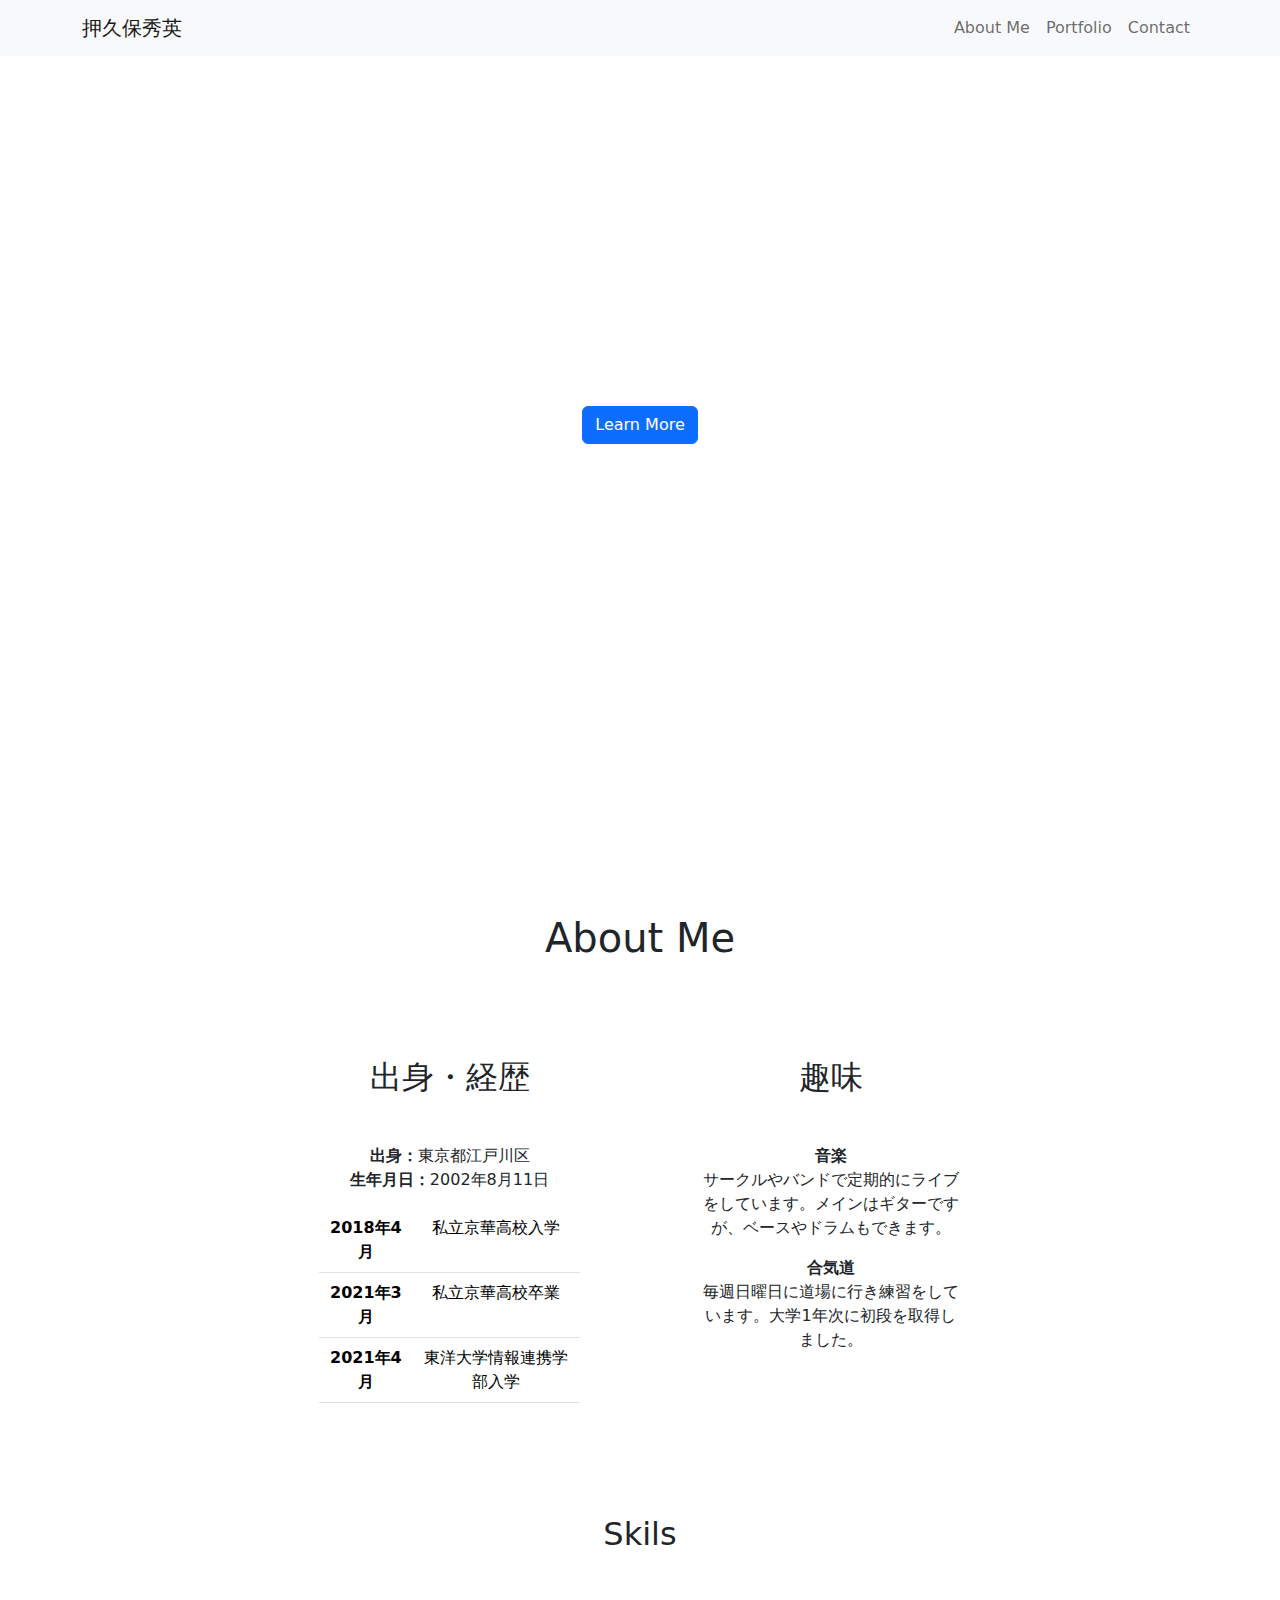
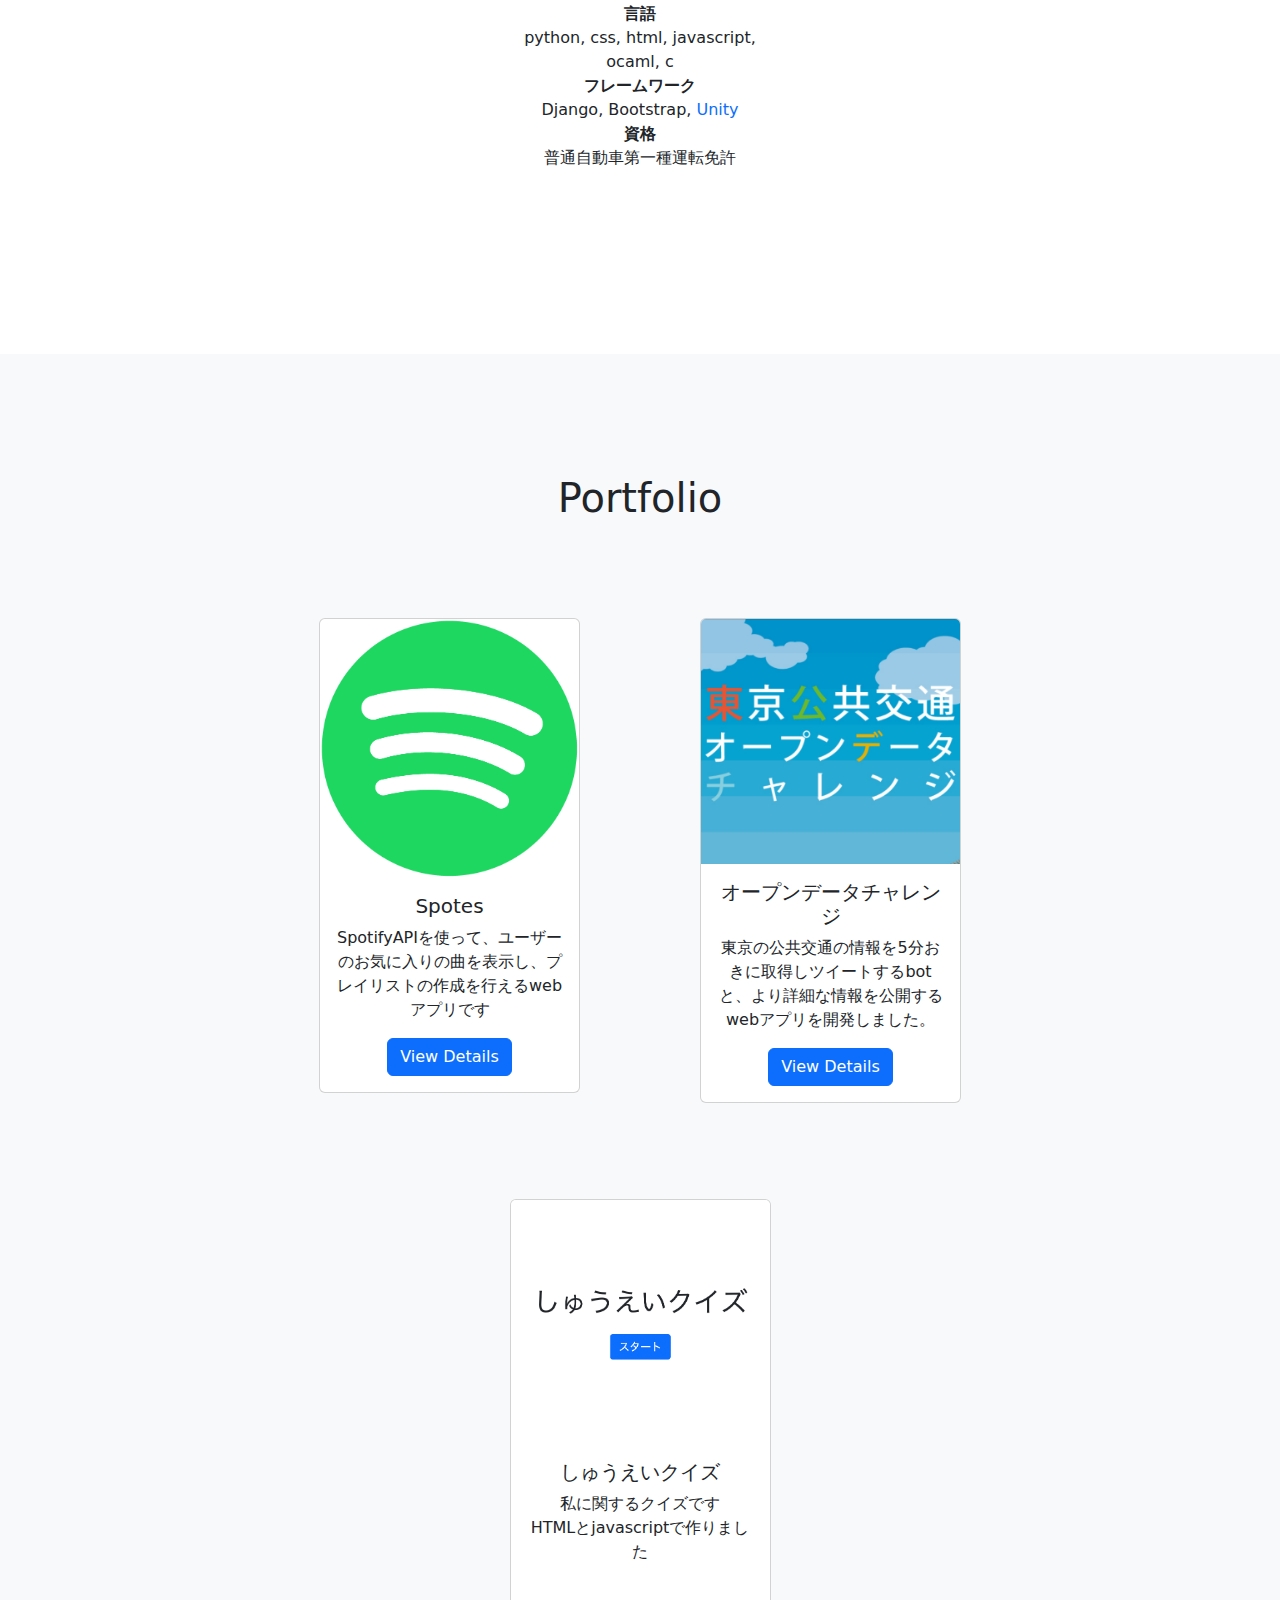
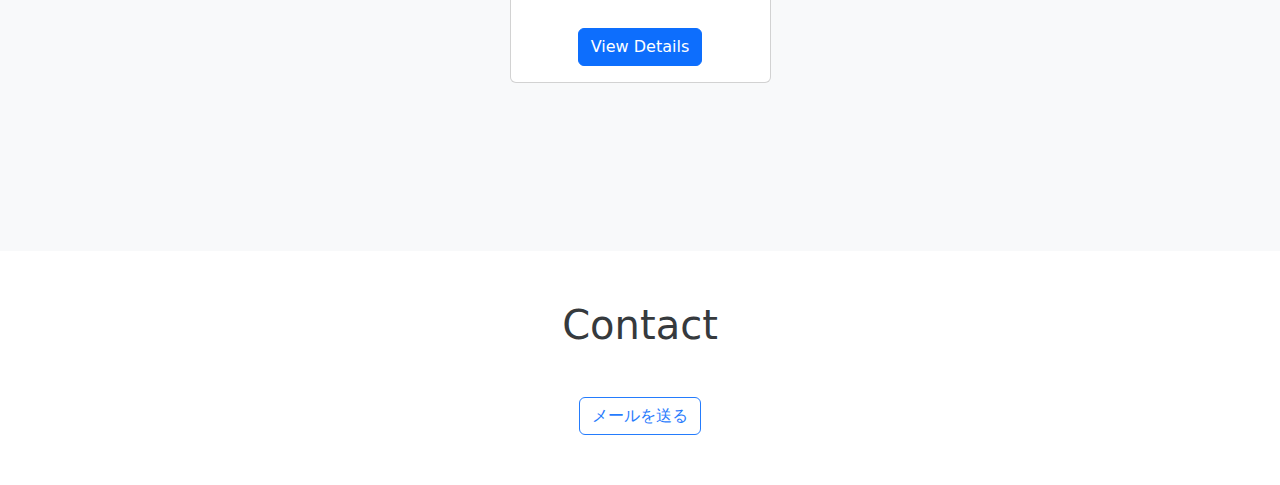
==== index.html @ 104571a9 "あああ" ====
<!DOCTYPE html>
<html lang="ja">

<head>
    <meta charset="UTF-8">
    <meta name="viewport" content="width=device-width, initial-scale=1.0">
    <link rel="stylesheet" href="https://cdn.jsdelivr.net/npm/bootstrap@5.0.2/dist/css/bootstrap.min.css">
    <title>押久保秀英</title>
    <style>
        /* 追加のスタイル */
        body {
            background-image: url('img/head.png');
            background-size: cover;
            background-position: center;
            background-attachment: fixed;
            height: 100vh;
        }

        @media (max-width: 767px) {
            body {
                background-color: rgba(0, 0, 0, 0.7);
                background-image: none;
            }
        }

        .navbar {
            opacity: 0.9;
        }

        .hero-section {
            padding: 350px 0;
            text-align: center;
            color: #fff;
        }

        .features-section {
            background-color: #ffffff;
            padding: 120px 0;
            text-align: center;
        }

        .works-section {
            background-color: #f8f9fa;
            padding: 120px 0;
            text-align: center;
        }

        .contact-section {
            background-color: #ffffff;
            padding: 50px 0;
            text-align: center;
            opacity: 0.9;
        }
    </style>
</head>

<body>
    <!-- ナビゲーションバー -->
    <nav class="navbar navbar-expand-lg navbar-light bg-light fixed-top">
        <div class="container">
            <a class="navbar-brand" href="index.html">押久保秀英</a>
            <button class="navbar-toggler" type="button" data-bs-toggle="collapse" data-bs-target="#navbarNav"
                aria-controls="navbarNav" aria-expanded="false" aria-label="Toggle navigation">
                <span class="navbar-toggler-icon"></span>
            </button>
            <div class="collapse navbar-collapse" id="navbarNav">
                <ul class="navbar-nav ms-auto">
                    <li class="nav-item">
                        <a class="nav-link" href="#features-section">About Me</a>
                    </li>
                    <li class="nav-item">
                        <a class="nav-link" href="#works-section">Portfolio</a>
                    </li>
                    <li class="nav-item">
                        <a class="nav-link" href="#contact-section">Contact</a>
                    </li>
                </ul>
            </div>
        </div>
    </nav>

    <!-- ヒーローセクション -->
    <header class="hero-section">
        <div class="container">
            <h1>Welcome to My Portfolio!!</h1>
            <a href="#features-section" class="btn btn-primary">Learn More</a>
        </div>
    </header>

    <!-- 特徴セクション -->
    <section class="features-section" id="features-section">
        <h1 class="text-center mb-5">About Me</h1>
        <div class="container">
            <div class="row justify-content-center">
                <div class="col-lg-3 m-5">
                    <i class="bi bi-laptop"></i>
                    <h2 class="mb-5">出身・経歴</h2>
                    <ul class="list-unstyled">
                        <li><strong>出身：</strong>東京都江戸川区</li>
                        <li><strong>生年月日：</strong>2002年8月11日</li>
                    </ul>
                    <table class="table">
                        <tbody>
                            <tr>
                                <td><strong>2018年4月</strong></td>
                                <td>私立京華高校入学</td>
                            </tr>
                            <tr>
                                <td><strong>2021年3月</strong></td>
                                <td>私立京華高校卒業</td>
                            </tr>
                            <tr>
                                <td><strong>2021年4月</strong></td>
                                <td>東洋大学情報連携学部入学</td>
                            </tr>
                        </tbody>
                    </table>
                </div>

                <div class="col-lg-3 m-5">
                    <i class="bi bi-palette"></i>
                    <h2 class="mb-5">趣味</h2>
                    <ul class="list-unstyled">
                        <li><strong>音楽</strong></li>
                        <p class="hobby-description">サークルやバンドで定期的にライブをしています。メインはギターですが、ベースやドラムもできます。</p>
                        <li><strong>合気道</strong></li>
                        <p class="hobby-description">毎週日曜日に道場に行き練習をしています。大学1年次に初段を取得しました。</p>
                    </ul>
                </div>


                <div class="col-lg-3 m-5">
                    <i class="bi bi-speedometer2"></i>
                    <h2 class="mb-5">Skils</h2>
                    <ul class="list-unstyled">
                        <li>
                            <strong>言語</strong>
                        </li>
                        <li>python, css, html, javascript, ocaml, c</li>
                        <li>
                            <strong>フレームワーク</strong>
                        </li>
                        <li>Django, Bootstrap,
                            <a href="https://unityroom.com/games/shu_way" style="text-decoration: none;" target="_blank">

                        Unity</a></li>
                        <li>
                            <strong>資格</strong>
                        </li>
                        <li>普通自動車第一種運転免許</li>
                    </ul>
                </div>

            </div>
        </div>
    </section>

    <!-- 作品セクション -->
    <section class="works-section" id="works-section">
        <div class="container">
            <h1 class="text-center mb-5">Portfolio</h1>
            <div class="row justify-content-center">
                <div class="col-md-5 col-lg-3 text-center m-5">
                    <div class="card">
                        <img src="img/spotify.png" class="card-img-top" alt="Work 1">
                        <div class="card-body">
                            <h5 class="card-title">Spotes</h5>
                            <p class="card-text">SpotifyAPIを使って、ユーザーのお気に入りの曲を表示し、プレイリストの作成を行えるwebアプリです</p>
                            <a href="spotes.html" class="btn btn-primary">View Details</a>
                        </div>
                    </div>
                </div>
                <div class="col-md-5 col-lg-3 text-center m-5">
                    <div class="card">
                        <img src="img/opd.png" class="card-img-top" alt="Work 2">
                        <div class="card-body">
                            <h5 class="card-title">オープンデータチャレンジ</h5>
                            <p class="card-text">東京の公共交通の情報を5分おきに取得しツイートするbotと、より詳細な情報を公開するwebアプリを開発しました。</p>
                            <a href="https://tokyochallenge.odpt.org/2021/award/06.html#iniad3" target="_blank"
                                class="btn btn-primary">View Details</a>
                        </div>
                    </div>
                </div>
                <div class="col-md-5 col-lg-3 text-center m-5">
                    <div class="card">
                        <img src="img/shuei.png" class="card-img-top" alt="Work 3">
                        <div class="card-body">
                            <h5 class="card-title">しゅうえいクイズ</h5>
                            <p class="card-text">私に関するクイズです<br>HTMLとjavascriptで作りました<br><br><br></p>
                            <a href="https://s1f10210273.github.io/shuei_test/" target="_blank"
                                class="btn btn-primary">View Details</a>
                        </div>
                    </div>
                </div>
            </div>
        </div>
    </section>


    <section class="contact-section" id="contact-section">
        <div class="container">
            <h1 class="mb-5">Contact</h1>
            <a href="mailto:oshikuboshuei@icloud.com" class="btn btn-outline-primary">メールを送る</a>
        </div>
    </section>
    <script src="https://cdn.jsdelivr.net/npm/bootstrap@5.0.2/dist/js/bootstrap.bundle.min.js"></script>
</body>

</html>
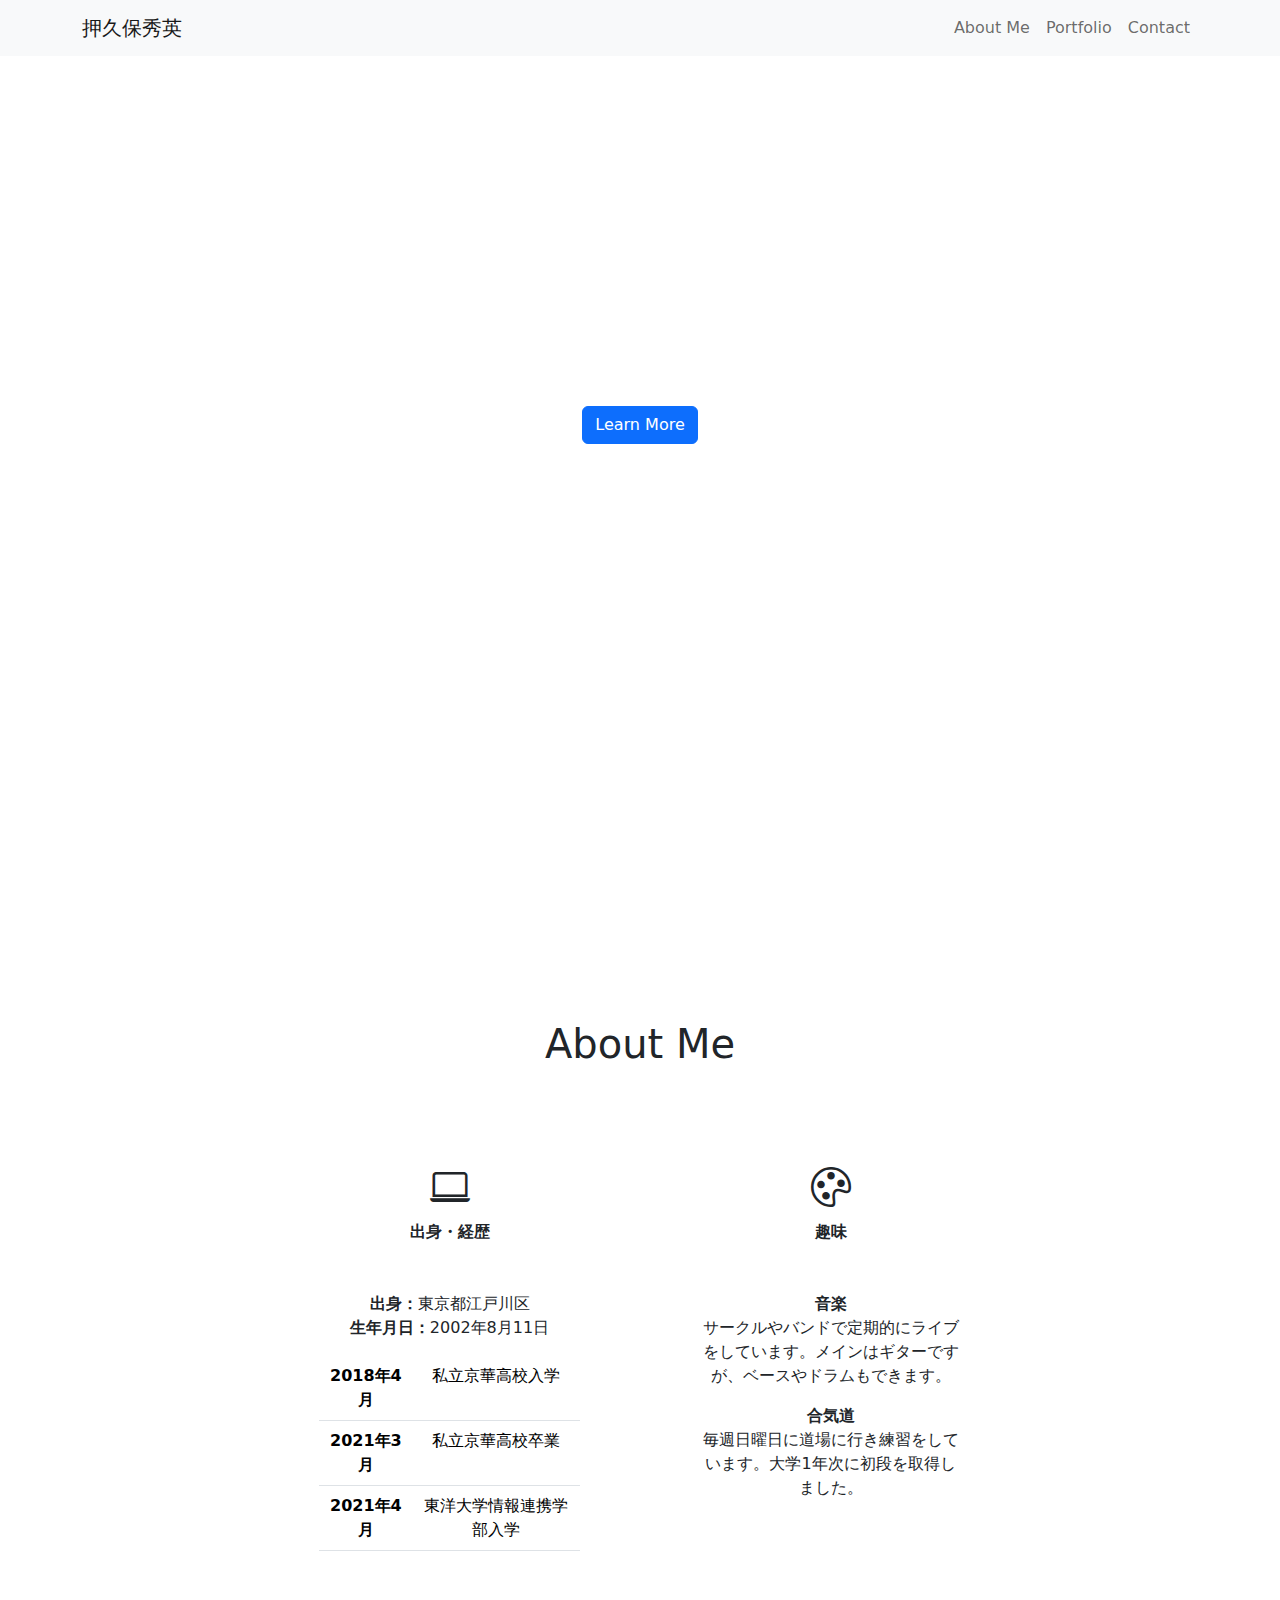
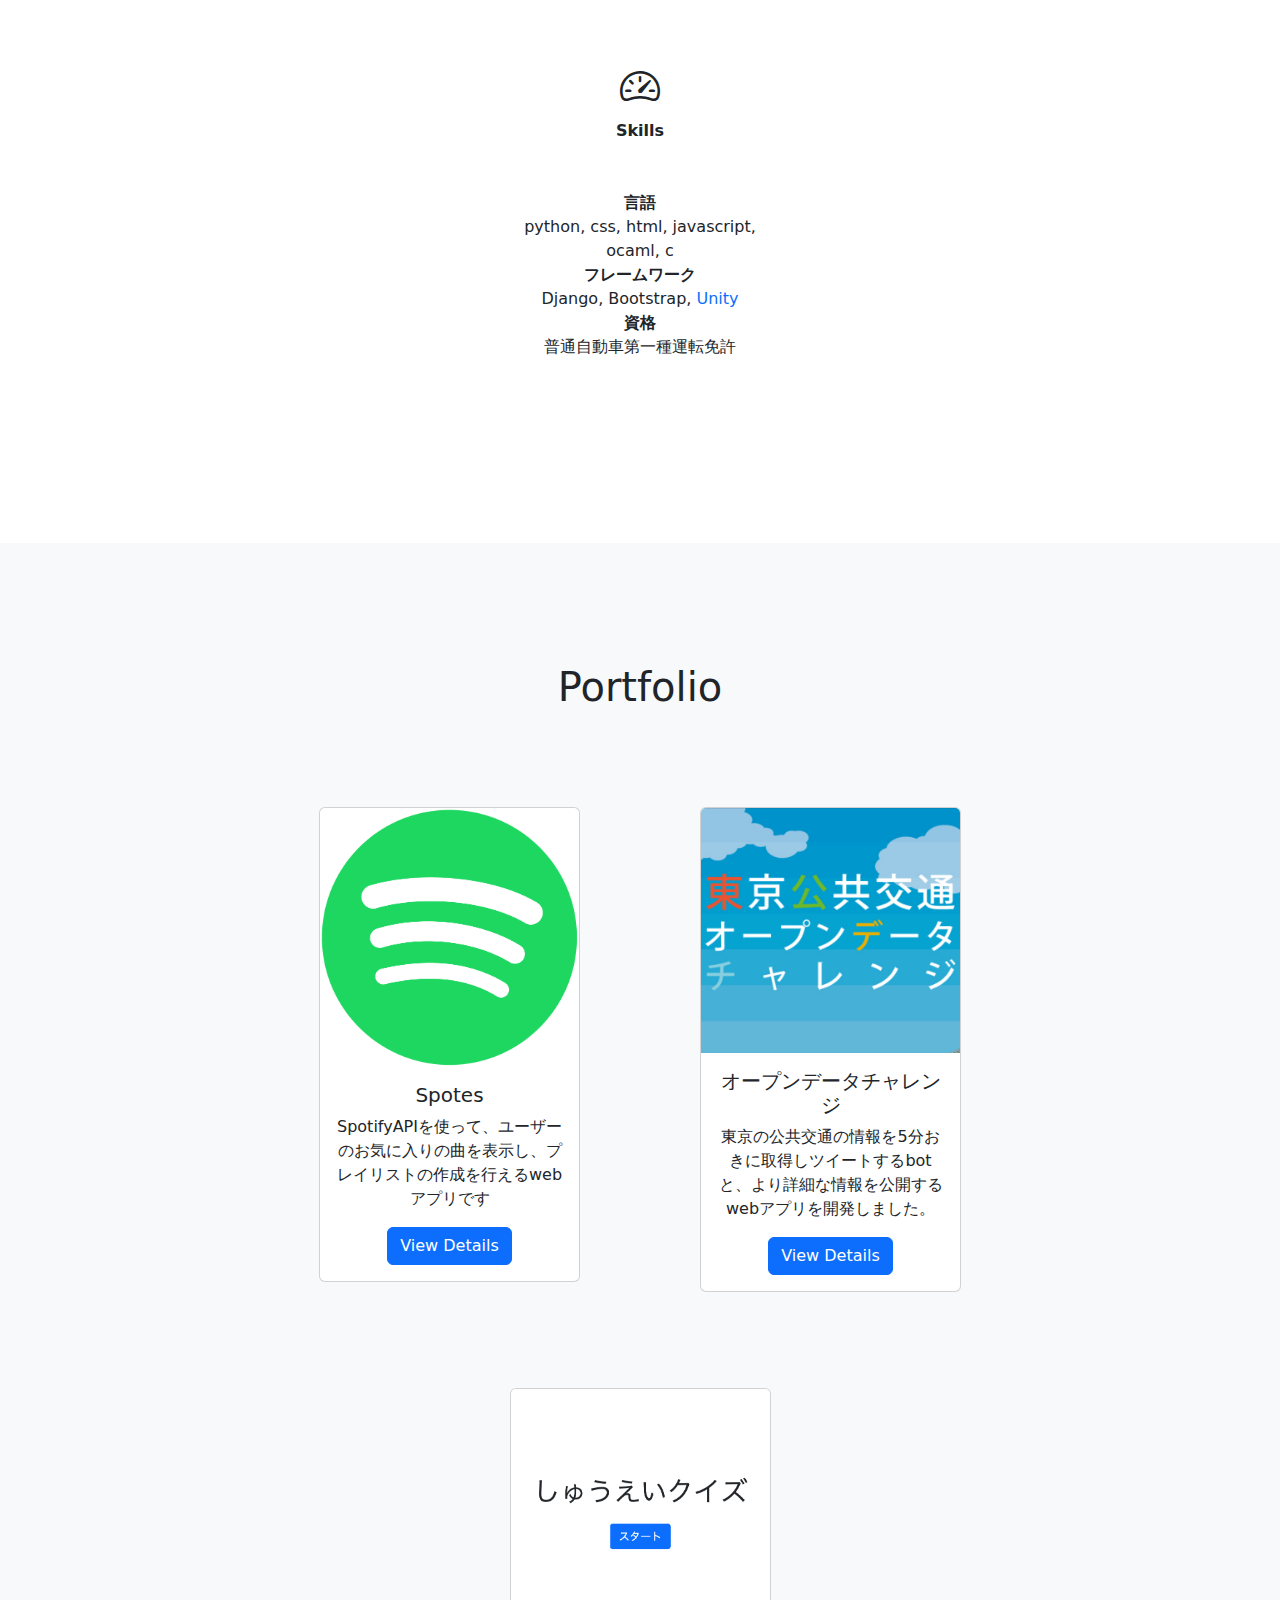
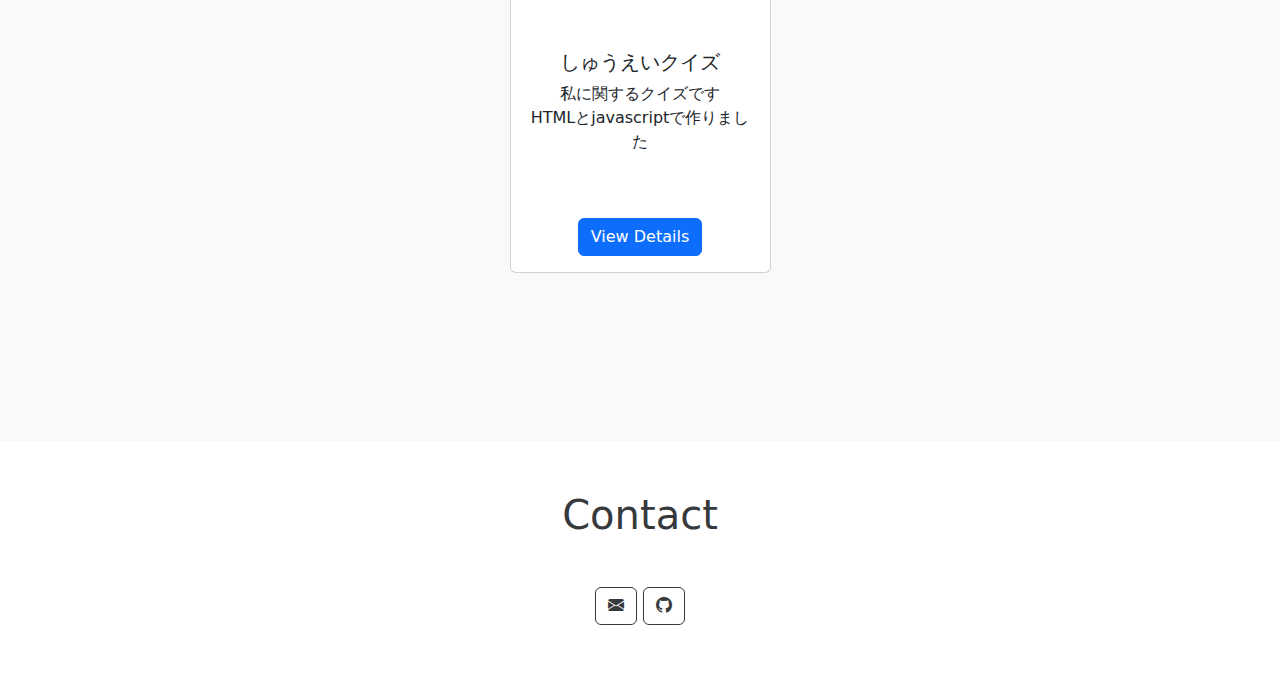
==== commit bb3e18ee: "修正" ====
--- a/index.html
+++ b/index.html
@@ -4,6 +4,7 @@
 <head>
     <meta charset="UTF-8">
     <meta name="viewport" content="width=device-width, initial-scale=1.0">
+    <link rel="stylesheet" href="https://cdn.jsdelivr.net/npm/bootstrap-icons@1.11.1/font/bootstrap-icons.css">
     <link rel="stylesheet" href="https://cdn.jsdelivr.net/npm/bootstrap@5.0.2/dist/css/bootstrap.min.css">
     <title>押久保秀英</title>
     <style>
@@ -28,6 +29,7 @@
         }
 
         .hero-section {
+            height: 100vh;
             padding: 350px 0;
             text-align: center;
             color: #fff;
@@ -93,8 +95,8 @@
         <div class="container">
             <div class="row justify-content-center">
                 <div class="col-lg-3 m-5">
-                    <i class="bi bi-laptop"></i>
-                    <h2 class="mb-5">出身・経歴</h2>
+                    <h1><i class="bi bi-laptop"></i></h1>
+                    <p class="mb-5"><strong>出身・経歴</strong></p>
                     <ul class="list-unstyled">
                         <li><strong>出身：</strong>東京都江戸川区</li>
                         <li><strong>生年月日：</strong>2002年8月11日</li>
@@ -118,8 +120,8 @@
                 </div>
 
                 <div class="col-lg-3 m-5">
-                    <i class="bi bi-palette"></i>
-                    <h2 class="mb-5">趣味</h2>
+                    <h1><i class="bi bi-palette"></i></h1>
+                    <p class="mb-5"><strong>趣味</strong></p>
                     <ul class="list-unstyled">
                         <li><strong>音楽</strong></li>
                         <p class="hobby-description">サークルやバンドで定期的にライブをしています。メインはギターですが、ベースやドラムもできます。</p>
@@ -130,8 +132,8 @@
 
 
                 <div class="col-lg-3 m-5">
-                    <i class="bi bi-speedometer2"></i>
-                    <h2 class="mb-5">Skils</h2>
+                    <h1><i class="bi bi-speedometer2"></i></h1>
+                    <p class="mb-5"><strong>Skills</strong></p>
                     <ul class="list-unstyled">
                         <li>
                             <strong>言語</strong>
@@ -141,8 +143,7 @@
                             <strong>フレームワーク</strong>
                         </li>
                         <li>Django, Bootstrap,
-                            <a href="https://unityroom.com/games/shu_way" style="text-decoration: none;" target="_blank">
-
+                            <a href="http://unityroom.com/games/shu_way" style="text-decoration: none;" target="_blank">
                         Unity</a></li>
                         <li>
                             <strong>資格</strong>
@@ -200,7 +201,12 @@
     <section class="contact-section" id="contact-section">
         <div class="container">
             <h1 class="mb-5">Contact</h1>
-            <a href="mailto:oshikuboshuei@icloud.com" class="btn btn-outline-primary">メールを送る</a>
+            <a href="mailto:oshikuboshuei@icloud.com" class="btn btn-outline-dark">
+                <i class="bi bi-envelope-fill"></i>
+            </a>
+            <a href="https://github.com/s1f10210273" class="btn btn-outline-dark">
+                <i class="bi bi-github"></i>
+            </a>
         </div>
     </section>
     <script src="https://cdn.jsdelivr.net/npm/bootstrap@5.0.2/dist/js/bootstrap.bundle.min.js"></script>
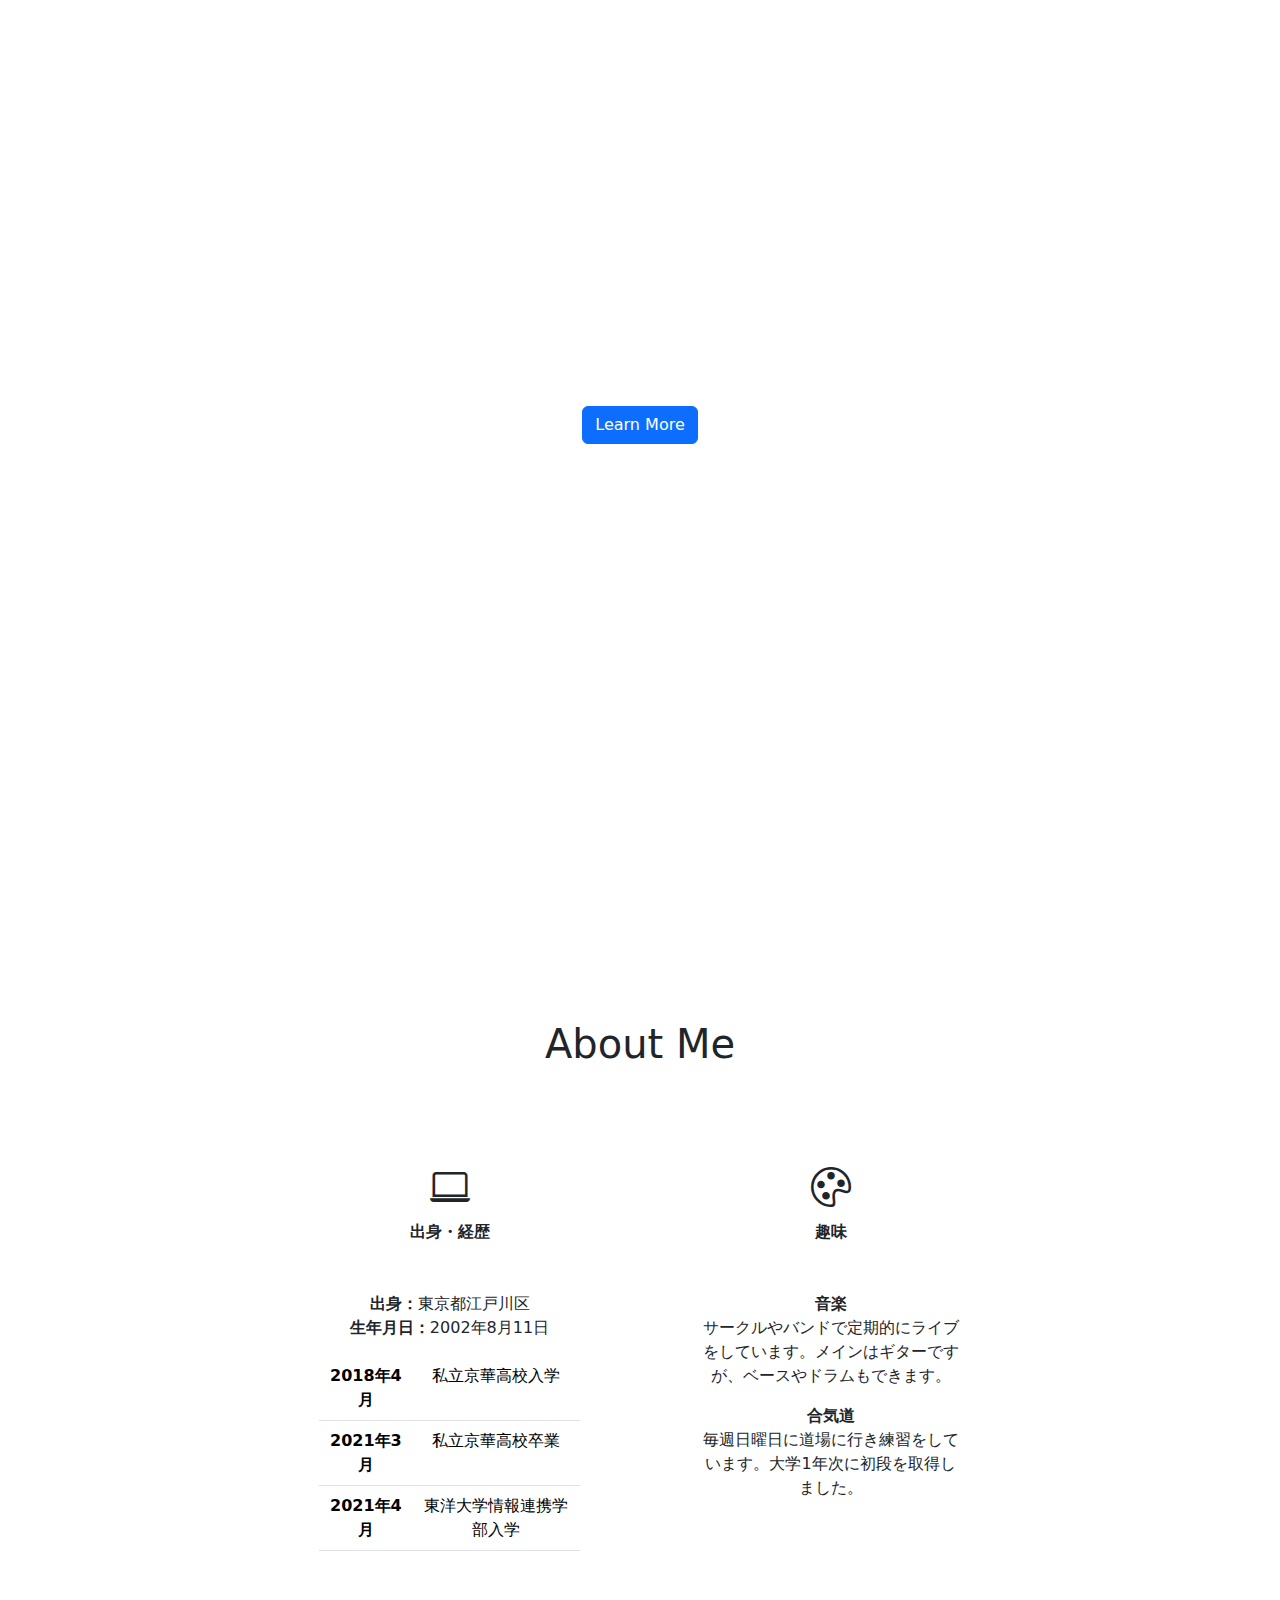
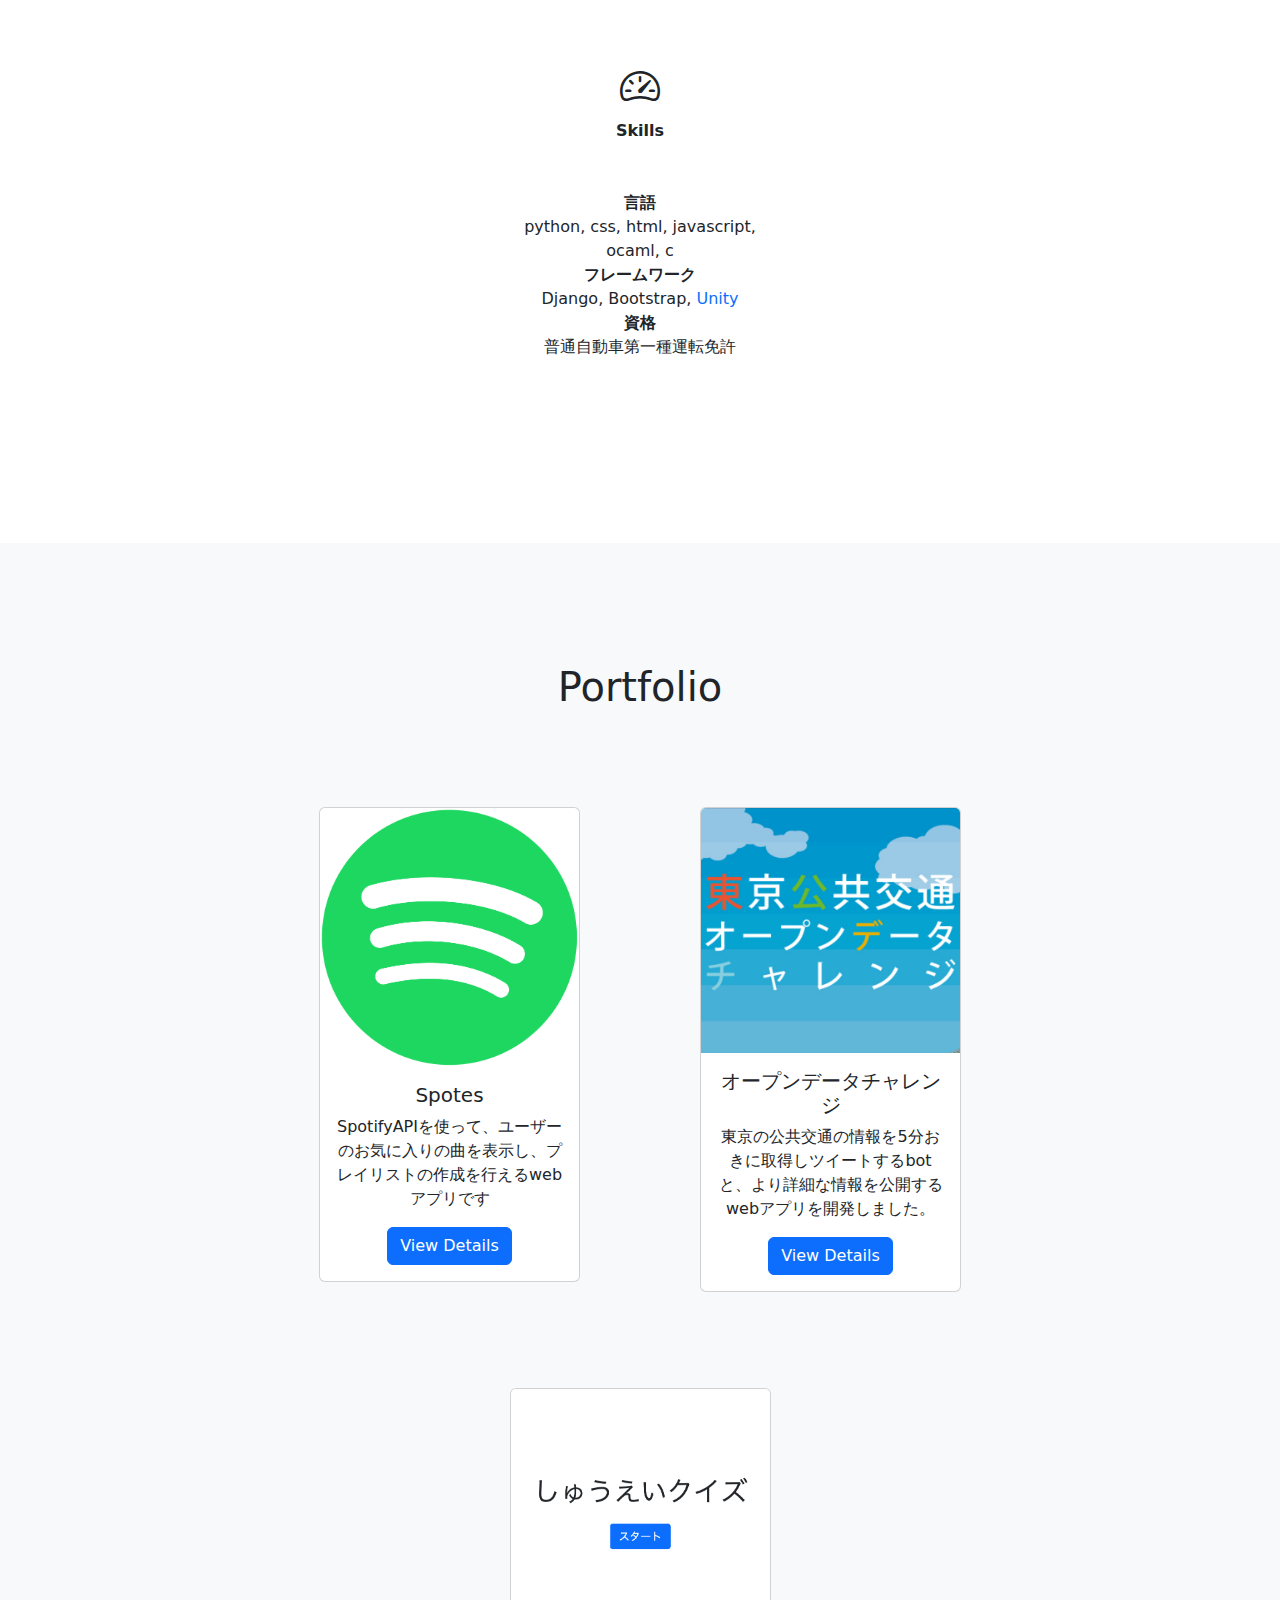
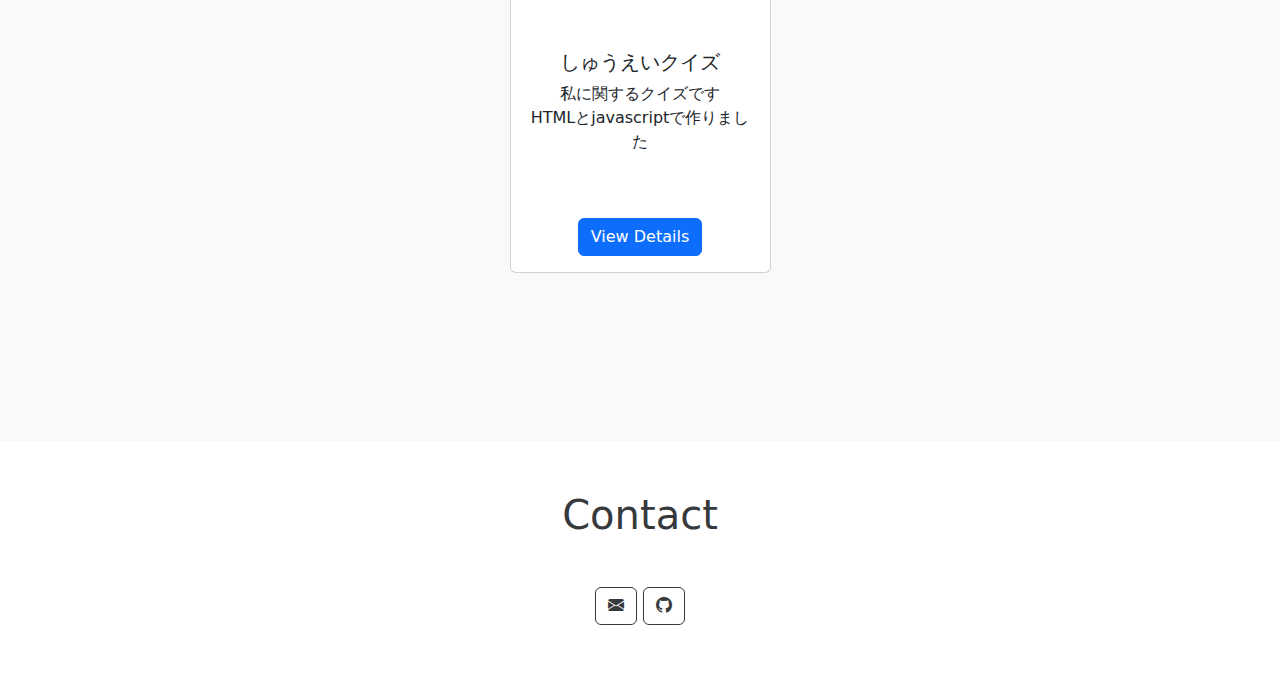
==== commit 3db3aae3: "navbarの仕様変更" ====
--- a/index.html
+++ b/index.html
@@ -3,6 +3,7 @@
 
 <head>
     <meta charset="UTF-8">
+    <link rel="icon" href="img/fib.png" type="image/png">
     <meta name="viewport" content="width=device-width, initial-scale=1.0">
     <link rel="stylesheet" href="https://cdn.jsdelivr.net/npm/bootstrap-icons@1.11.1/font/bootstrap-icons.css">
     <link rel="stylesheet" href="https://cdn.jsdelivr.net/npm/bootstrap@5.0.2/dist/css/bootstrap.min.css">
@@ -53,11 +54,16 @@
             text-align: center;
             opacity: 0.9;
         }
+
+        .nav {
+            display: none;
+        }
     </style>
 </head>
 
 <body>
     <!-- ナビゲーションバー -->
+    <div class="nav">
     <nav class="navbar navbar-expand-lg navbar-light bg-light fixed-top">
         <div class="container">
             <a class="navbar-brand" href="index.html">押久保秀英</a>
@@ -80,6 +86,7 @@
             </div>
         </div>
     </nav>
+</div>
 
     <!-- ヒーローセクション -->
     <header class="hero-section">
@@ -204,11 +211,25 @@
             <a href="mailto:oshikuboshuei@icloud.com" class="btn btn-outline-dark">
                 <i class="bi bi-envelope-fill"></i>
             </a>
-            <a href="https://github.com/s1f10210273" class="btn btn-outline-dark">
+            <a href="https://github.com/s1f10210273" class="btn btn-outline-dark" target="_blank">
                 <i class="bi bi-github"></i>
             </a>
         </div>
     </section>
+    <script>
+        window.addEventListener('scroll', function () {
+            var heroSection = document.querySelector('.hero-section');
+            var navbar = document.querySelector('.nav');
+
+            if (window.scrollY >= heroSection.offsetHeight) {
+                navbar.style.display = 'inline-block'; // ナビゲーションバーを表示
+            } else {
+                navbar.style.display = 'none'; // ナビゲーションバーを非表示
+            }
+        });
+    </script>
+
+
     <script src="https://cdn.jsdelivr.net/npm/bootstrap@5.0.2/dist/js/bootstrap.bundle.min.js"></script>
 </body>
 
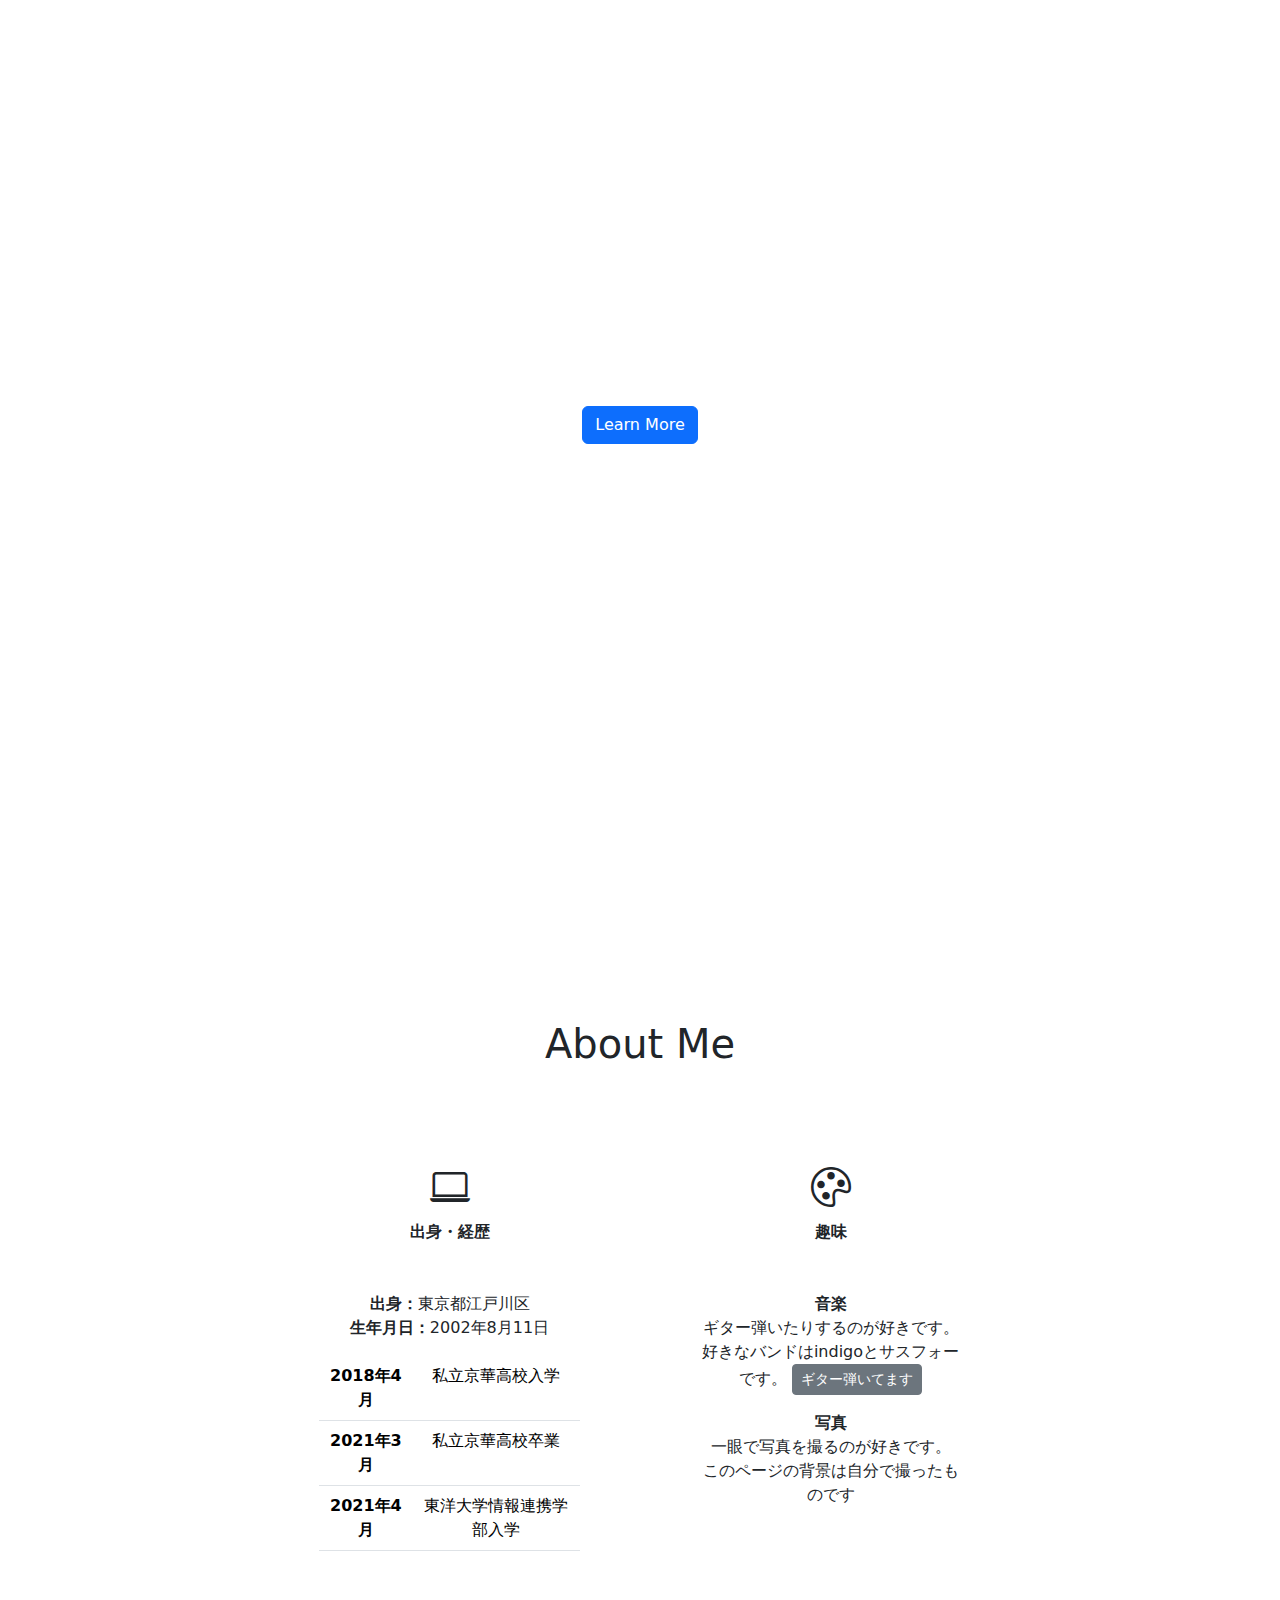
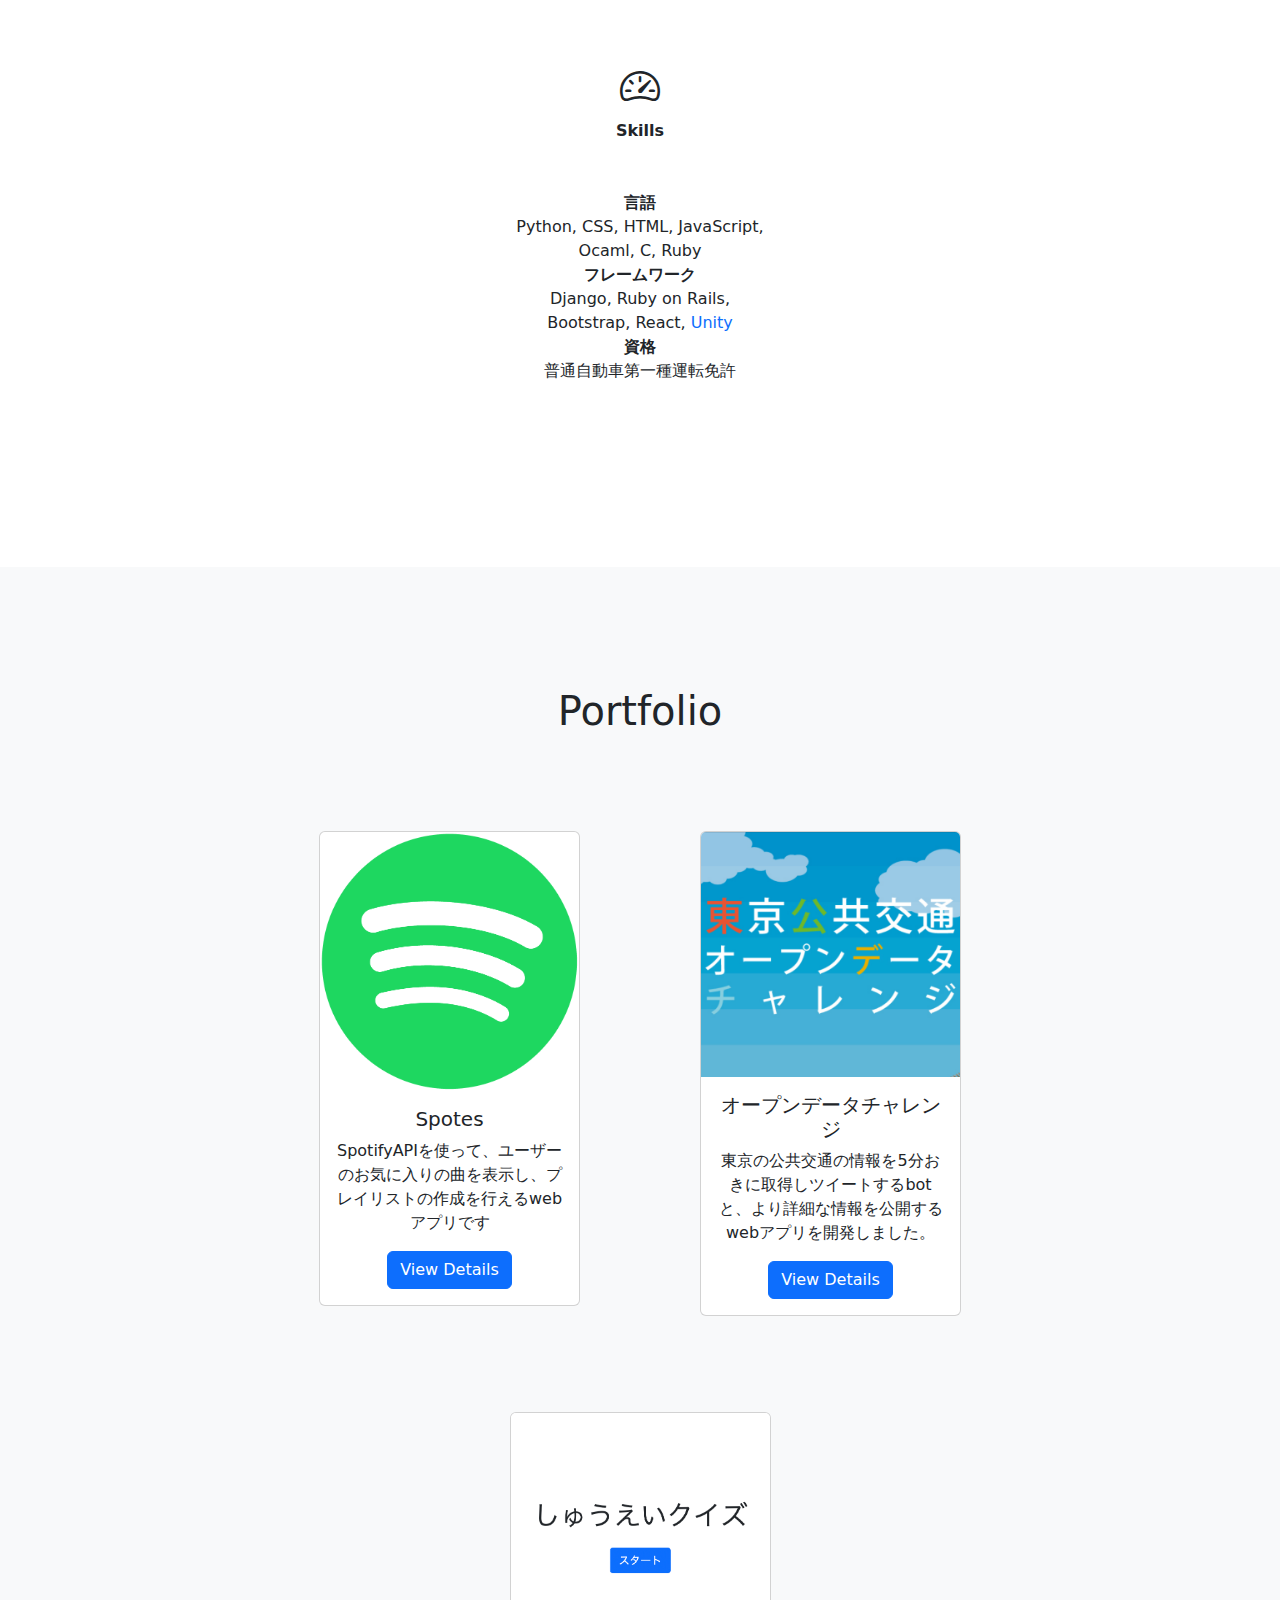
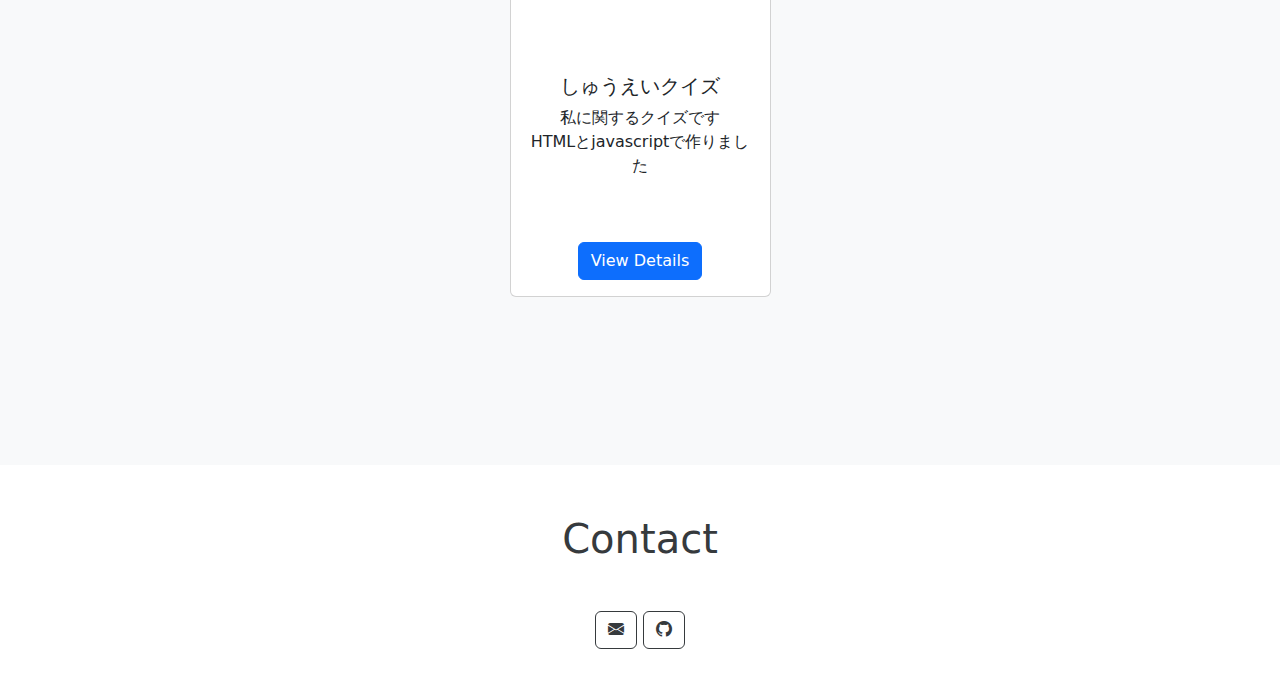
==== commit b4430858: "update" ====
--- a/index.html
+++ b/index.html
@@ -64,29 +64,29 @@
 <body>
     <!-- ナビゲーションバー -->
     <div class="nav">
-    <nav class="navbar navbar-expand-lg navbar-light bg-light fixed-top">
-        <div class="container">
-            <a class="navbar-brand" href="index.html">押久保秀英</a>
-            <button class="navbar-toggler" type="button" data-bs-toggle="collapse" data-bs-target="#navbarNav"
-                aria-controls="navbarNav" aria-expanded="false" aria-label="Toggle navigation">
-                <span class="navbar-toggler-icon"></span>
-            </button>
-            <div class="collapse navbar-collapse" id="navbarNav">
-                <ul class="navbar-nav ms-auto">
-                    <li class="nav-item">
-                        <a class="nav-link" href="#features-section">About Me</a>
-                    </li>
-                    <li class="nav-item">
-                        <a class="nav-link" href="#works-section">Portfolio</a>
-                    </li>
-                    <li class="nav-item">
-                        <a class="nav-link" href="#contact-section">Contact</a>
-                    </li>
-                </ul>
+        <nav class="navbar navbar-expand-lg navbar-light bg-light fixed-top">
+            <div class="container">
+                <a class="navbar-brand" href="index.html">押久保秀英</a>
+                <button class="navbar-toggler" type="button" data-bs-toggle="collapse" data-bs-target="#navbarNav"
+                    aria-controls="navbarNav" aria-expanded="false" aria-label="Toggle navigation">
+                    <span class="navbar-toggler-icon"></span>
+                </button>
+                <div class="collapse navbar-collapse" id="navbarNav">
+                    <ul class="navbar-nav ms-auto">
+                        <li class="nav-item">
+                            <a class="nav-link" href="#features-section">About Me</a>
+                        </li>
+                        <li class="nav-item">
+                            <a class="nav-link" href="#works-section">Portfolio</a>
+                        </li>
+                        <li class="nav-item">
+                            <a class="nav-link" href="#contact-section">Contact</a>
+                        </li>
+                    </ul>
+                </div>
             </div>
-        </div>
-    </nav>
-</div>
+        </nav>
+    </div>
 
     <!-- ヒーローセクション -->
     <header class="hero-section">
@@ -131,10 +131,31 @@
                     <p class="mb-5"><strong>趣味</strong></p>
                     <ul class="list-unstyled">
                         <li><strong>音楽</strong></li>
-                        <p class="hobby-description">サークルやバンドで定期的にライブをしています。メインはギターですが、ベースやドラムもできます。</p>
-                        <li><strong>合気道</strong></li>
-                        <p class="hobby-description">毎週日曜日に道場に行き練習をしています。大学1年次に初段を取得しました。</p>
-                    </ul>
+                        <p class="hobby-description">ギター弾いたりするのが好きです。<br>好きなバンドはindigoとサスフォーです。
+                            <button type="button" class="btn btn-secondary btn-sm" data-bs-toggle="modal"
+                                data-bs-target="#gtModal">
+                                ギター弾いてます
+                            </button></p>
+                        <li><strong>写真</strong></li>
+                        <p class="hobby-description">一眼で写真を撮るのが好きです。<br>このページの背景は自分で撮ったものです</p>
+                    </ul>
+                </div>
+
+                <div class="modal fade" id="gtModal" tabindex="-1" aria-labelledby="gtModalLabel" aria-hidden="true">
+                    <div class="modal-dialog">
+                        <div class="modal-content">
+                            <div class="modal-body">
+                                <iframe width="100%" height="500"
+                                    src="https://www.youtube.com/embed/qoDWDaKxwSQ?si=SNgAJfyTYEjw0dZS"
+                                    title="YouTube video player" frameborder="0"
+                                    allow="accelerometer; autoplay; clipboard-write; encrypted-media; gyroscope; picture-in-picture; web-share"
+                                    allowfullscreen></iframe>
+                            </div>
+                            <div class="modal-footer">
+                                <button type="button" class="btn btn-secondary" data-bs-dismiss="modal">Close</button>
+                            </div>
+                        </div>
+                    </div>
                 </div>
 
 
@@ -145,13 +166,13 @@
                         <li>
                             <strong>言語</strong>
                         </li>
-                        <li>python, css, html, javascript, ocaml, c</li>
+                        <li>Python, CSS, HTML, JavaScript, Ocaml, C, Ruby</li>
                         <li>
                             <strong>フレームワーク</strong>
                         </li>
-                        <li>Django, Bootstrap,
+                        <li>Django, Ruby on Rails, Bootstrap, React,
                             <a href="http://unityroom.com/games/shu_way" style="text-decoration: none;" target="_blank">
-                        Unity</a></li>
+                                Unity</a></li>
                         <li>
                             <strong>資格</strong>
                         </li>
@@ -195,8 +216,28 @@
                         <div class="card-body">
                             <h5 class="card-title">しゅうえいクイズ</h5>
                             <p class="card-text">私に関するクイズです<br>HTMLとjavascriptで作りました<br><br><br></p>
-                            <a href="https://s1f10210273.github.io/shuei_test/" target="_blank"
-                                class="btn btn-primary">View Details</a>
+                            <button type="button" class="btn btn-primary" data-toggle="modal" data-target="#myModal">
+                                View Details
+                            </button>
+
+                            <div class="modal fade" id="myModal">
+                                <div class="modal-dialog modal-lg">
+                                    <div class="modal-content">
+                                        <div class="modal-header">
+                                            <h4 class="modal-title">しゅうえいクイズ</h4>
+                                        </div>
+                                        <div class="modal-body">
+                                            <iframe src="https://s1f10210273.github.io/shuei_test/" width="300"
+                                                height="500"></iframe>
+                                        </div>
+                                        <div class="modal-footer">
+                                            <button type="button" class="btn btn-secondary"
+                                                data-dismiss="modal">閉じる</button>
+                                        </div>
+                                    </div>
+                                </div>
+                            </div>
+
                         </div>
                     </div>
                 </div>
@@ -231,6 +272,9 @@
 
 
     <script src="https://cdn.jsdelivr.net/npm/bootstrap@5.0.2/dist/js/bootstrap.bundle.min.js"></script>
+    <script src="https://ajax.googleapis.com/ajax/libs/jquery/3.5.1/jquery.min.js"></script>
+    <script src="https://cdnjs.cloudflare.com/ajax/libs/popper.js/1.16.0/umd/popper.min.js"></script>
+    <script src="https://maxcdn.bootstrapcdn.com/bootstrap/4.5.2/js/bootstrap.min.js"></script>
 </body>
 
 </html>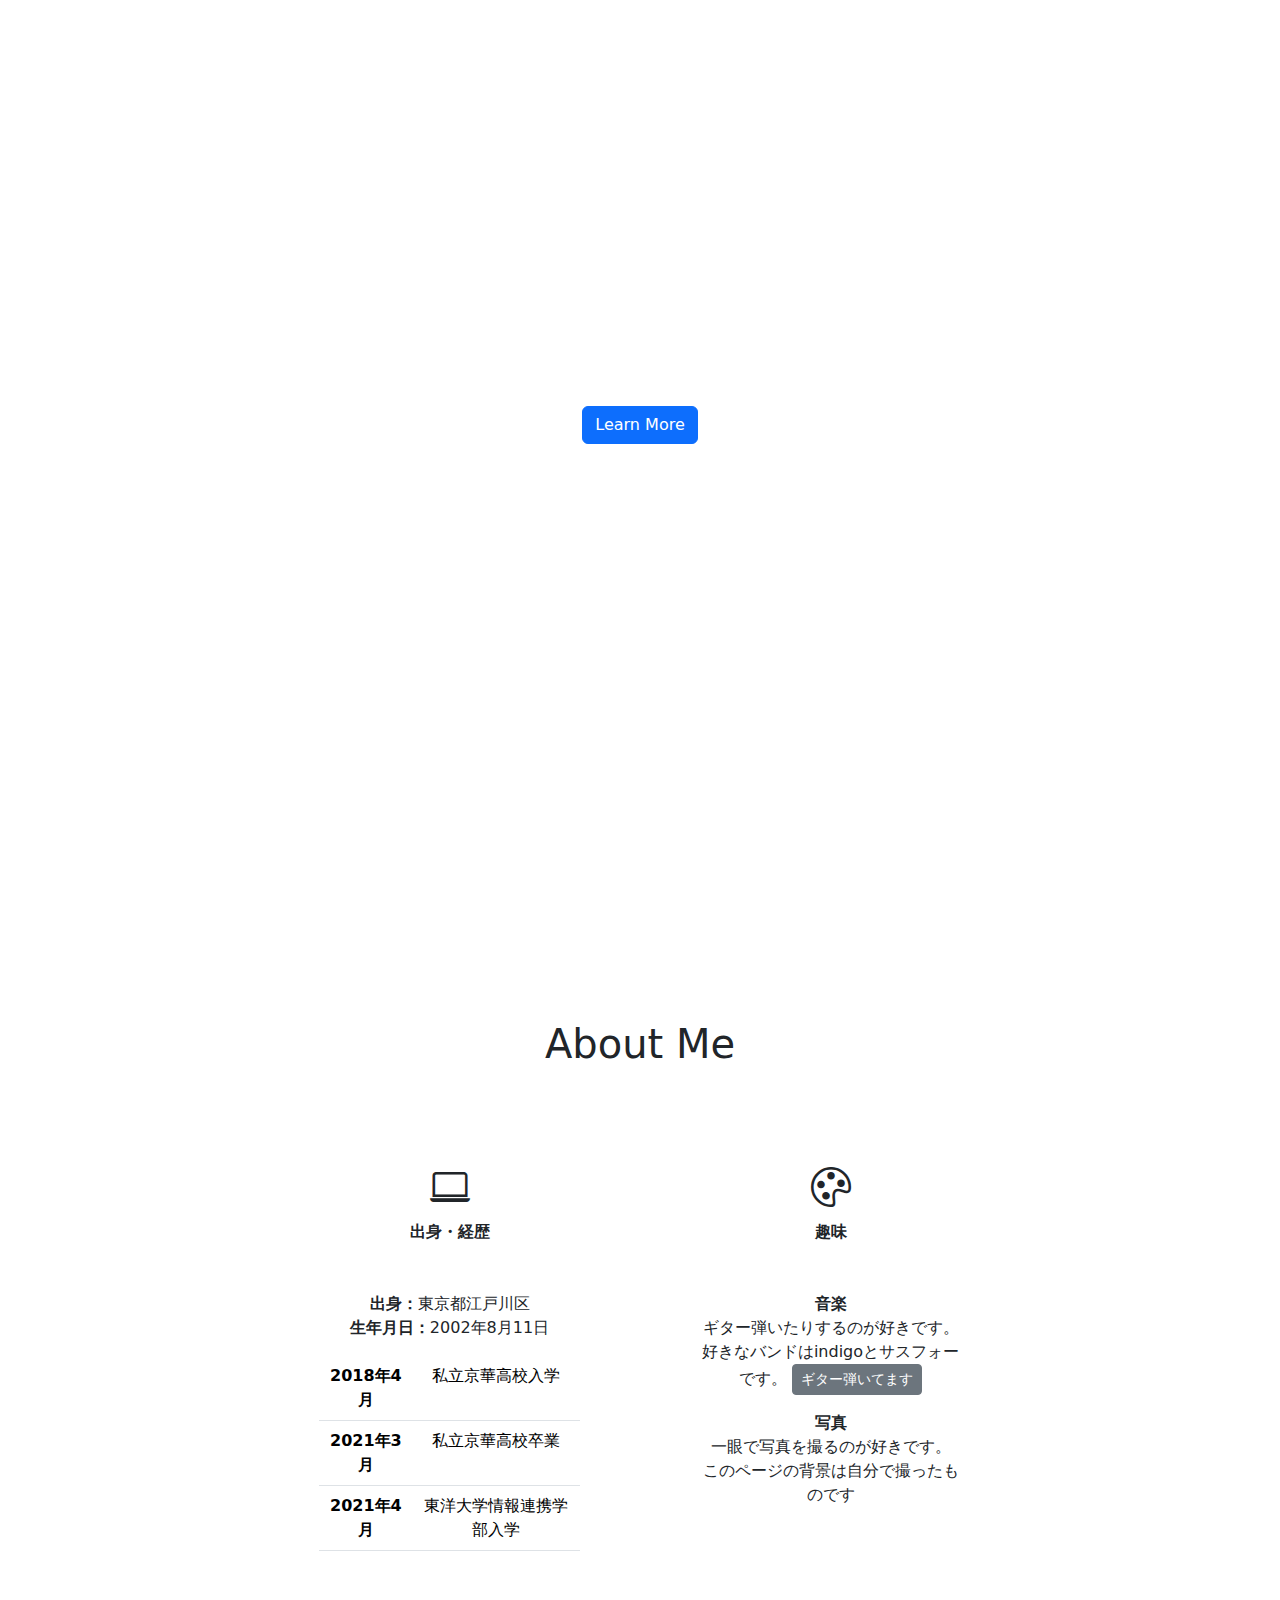
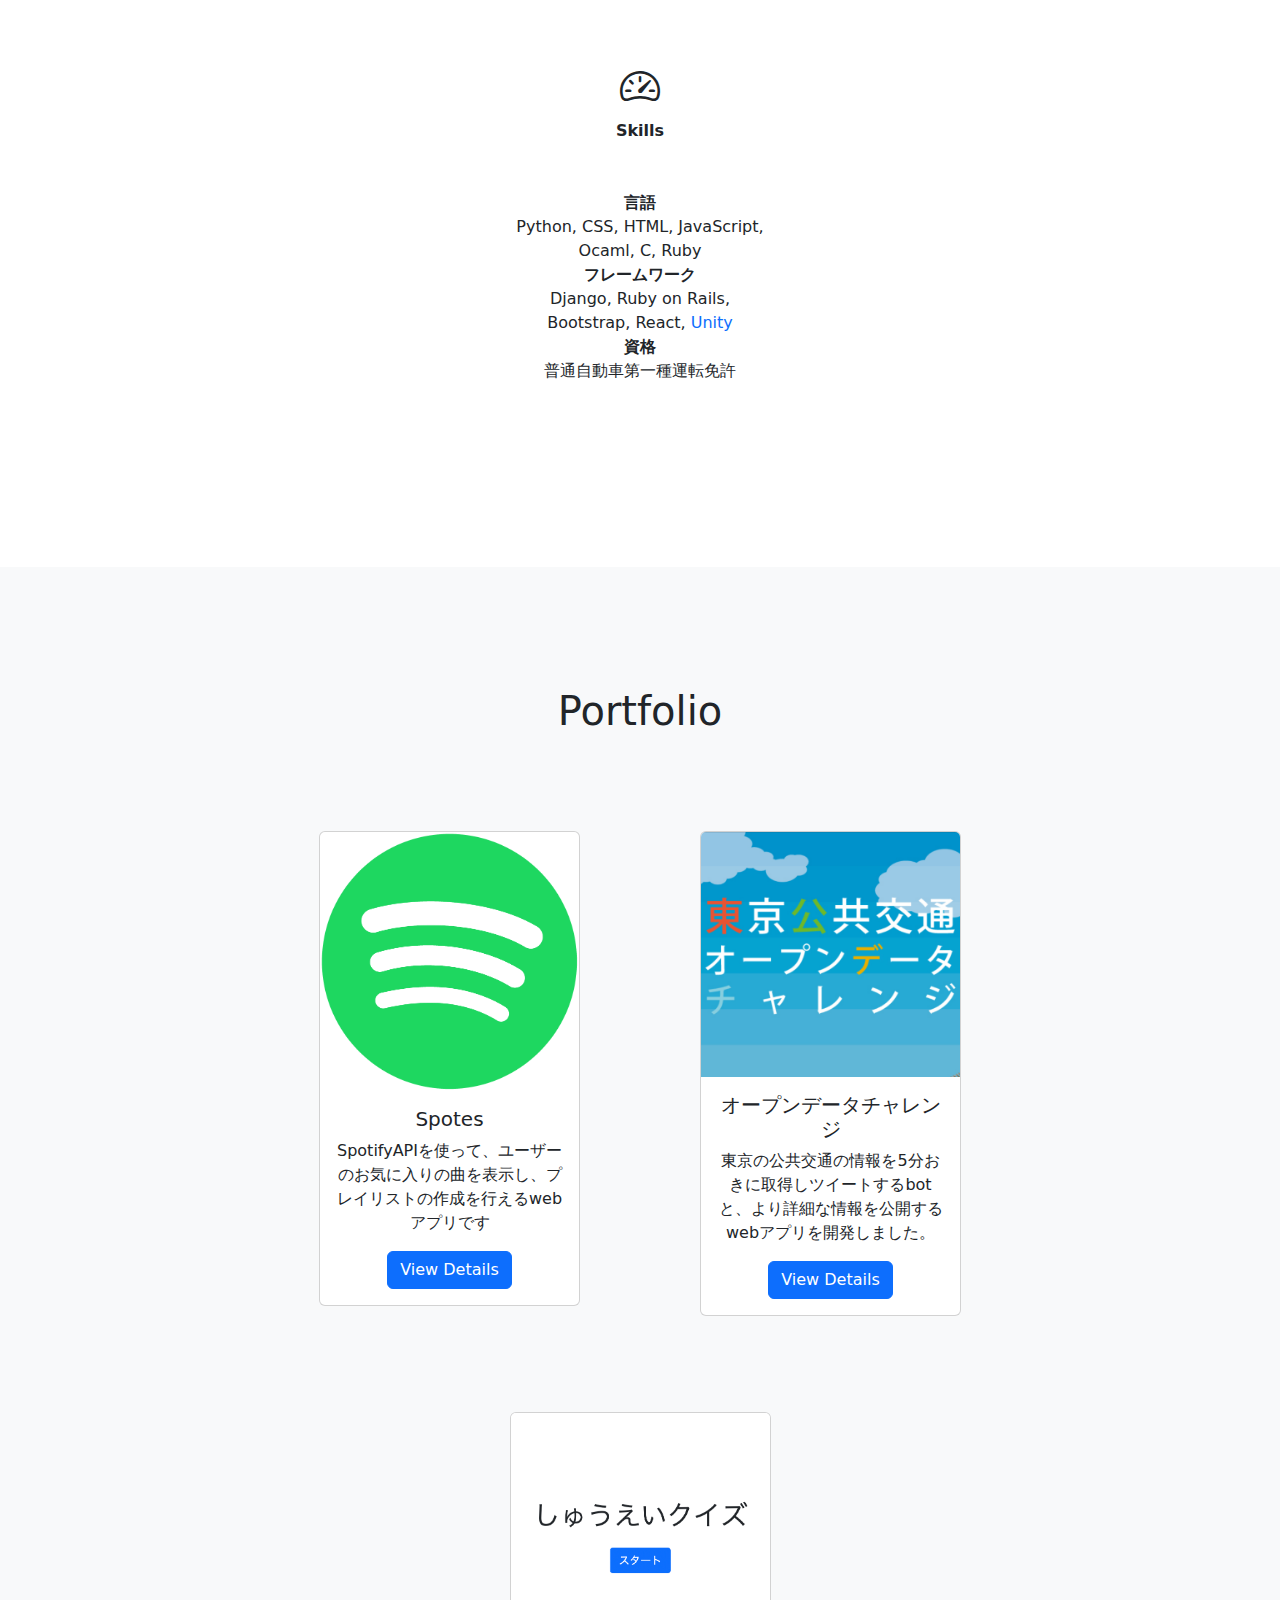
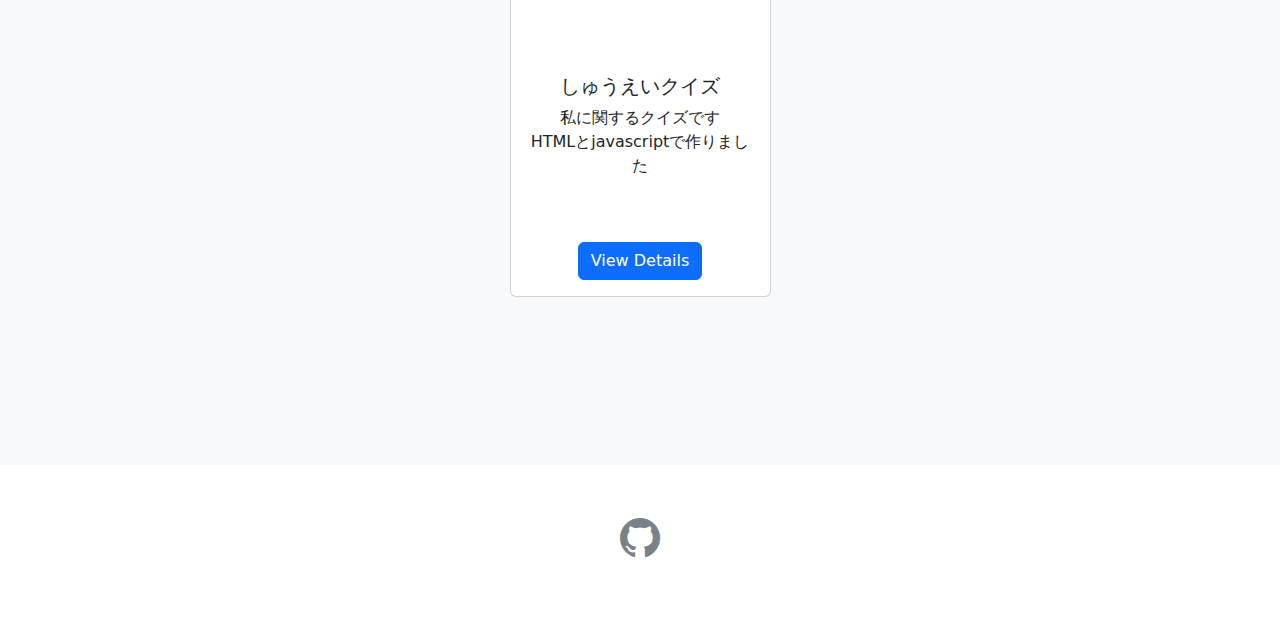
==== commit d9688784: "ファビコン変更" ====
--- a/index.html
+++ b/index.html
@@ -3,7 +3,7 @@
 
 <head>
     <meta charset="UTF-8">
-    <link rel="icon" href="img/fib.png" type="image/png">
+    <link rel="icon" href="img/gt.png" type="image/png">
     <meta name="viewport" content="width=device-width, initial-scale=1.0">
     <link rel="stylesheet" href="https://cdn.jsdelivr.net/npm/bootstrap-icons@1.11.1/font/bootstrap-icons.css">
     <link rel="stylesheet" href="https://cdn.jsdelivr.net/npm/bootstrap@5.0.2/dist/css/bootstrap.min.css">
@@ -66,7 +66,9 @@
     <div class="nav">
         <nav class="navbar navbar-expand-lg navbar-light bg-light fixed-top">
             <div class="container">
-                <a class="navbar-brand" href="index.html">押久保秀英</a>
+                <a class="navbar-brand" href="index.html">
+                    <img src="img/biggt.png" alt="Logo" width="24" height="24" class="d-inline-block align-text-top">
+                    押久保秀英</a>
                 <button class="navbar-toggler" type="button" data-bs-toggle="collapse" data-bs-target="#navbarNav"
                     aria-controls="navbarNav" aria-expanded="false" aria-label="Toggle navigation">
                     <span class="navbar-toggler-icon"></span>
@@ -78,9 +80,6 @@
                         </li>
                         <li class="nav-item">
                             <a class="nav-link" href="#works-section">Portfolio</a>
-                        </li>
-                        <li class="nav-item">
-                            <a class="nav-link" href="#contact-section">Contact</a>
                         </li>
                     </ul>
                 </div>
@@ -248,15 +247,14 @@
 
     <section class="contact-section" id="contact-section">
         <div class="container">
-            <h1 class="mb-5">Contact</h1>
-            <a href="mailto:oshikuboshuei@icloud.com" class="btn btn-outline-dark">
-                <i class="bi bi-envelope-fill"></i>
-            </a>
-            <a href="https://github.com/s1f10210273" class="btn btn-outline-dark" target="_blank">
-                <i class="bi bi-github"></i>
-            </a>
+            <div class="d-flex justify-content-center">
+                <a href="https://github.com/s1f10210273" target="_blank">
+                    <h1 class="bi bi-github text-secondary"></h1>
+                </a>
+            </div>
         </div>
     </section>
+    
     <script>
         window.addEventListener('scroll', function () {
             var heroSection = document.querySelector('.hero-section');
